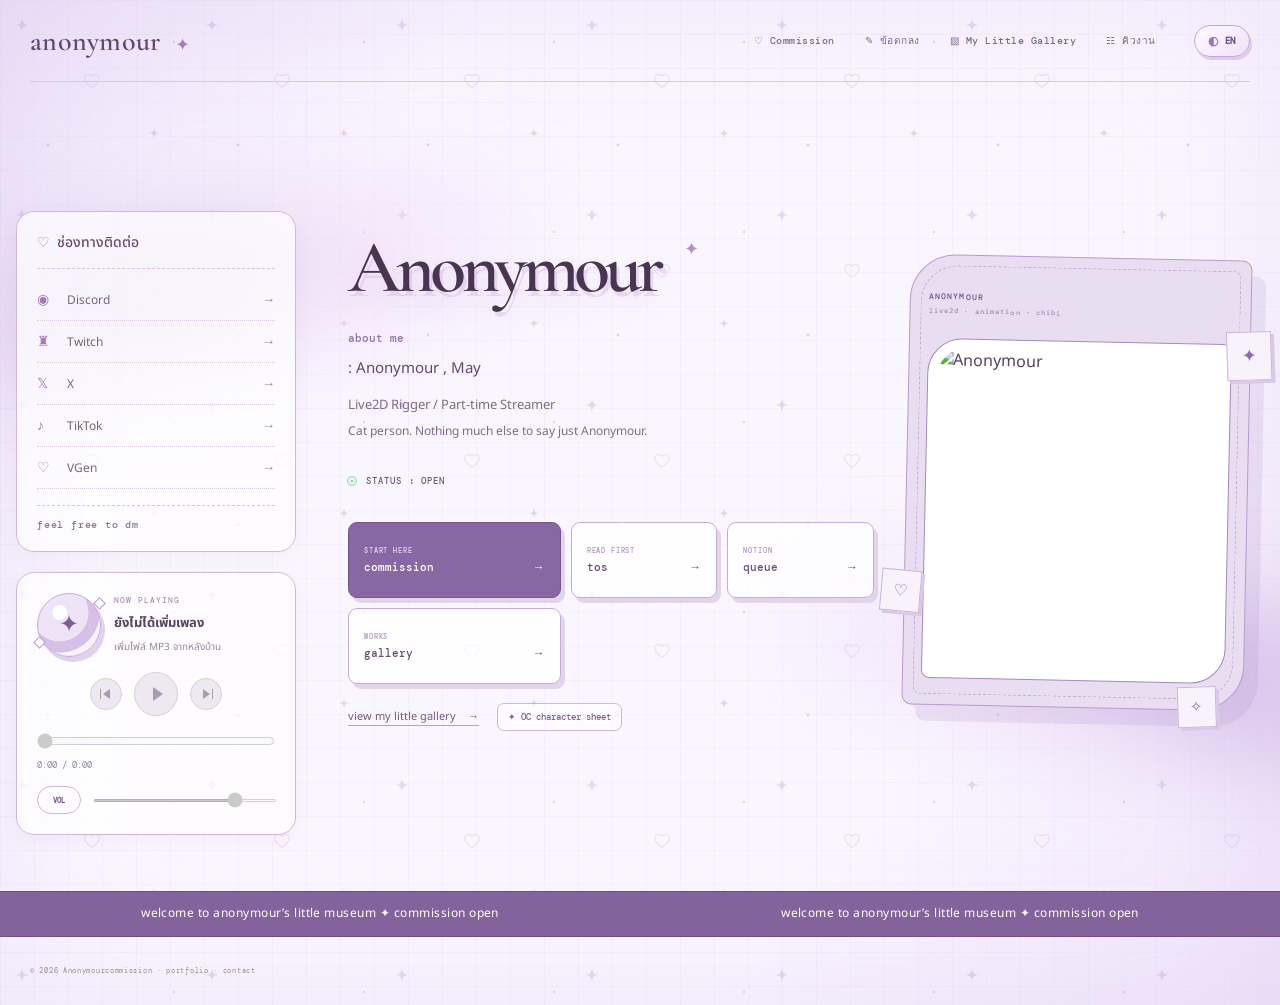
==== index.html @ 46a4472c "Refine mobile home and commission layout" ====
<!doctype html>
<html lang="th">
  <head>
    <meta charset="UTF-8" />
    <meta name="viewport" content="width=device-width, initial-scale=1" />
    <meta name="theme-color" content="#faf6ff" />
    <meta name="description" content="Anonymour — Live2D rigging, emotes, animation and chibi commission." />
    <title>Anonymour</title>
    <link rel="preconnect" href="https://fonts.googleapis.com" />
    <link rel="preconnect" href="https://fonts.gstatic.com" crossorigin />
    <link href="https://fonts.googleapis.com/css2?family=Cormorant+Garamond:wght@500;600&family=Noto+Sans+Thai:wght@300;400;500;600&display=swap" rel="stylesheet" />
    <link rel="stylesheet" href="./styles.css?v=20261011a" />
    <script src="./firebase-config.js?v=20261010i"></script>
    <script type="module" src="./app.js?v=20261011a"></script>
  </head>
  <body class="home-page airy-home">
    <div class="sparkle-layer" aria-hidden="true"></div>
    <header class="airy-header">
      <a class="airy-brand" href="./index.html">anonymour <span>✦</span></a>
      <button class="airy-menu-toggle" type="button" aria-expanded="false">menu</button>
      <nav class="airy-nav" aria-label="เมนูหลัก">
        <a href="./commission.html">commission</a><a href="./tos.html">tos</a><a href="./gallery.html">my little gallery</a><a href="./queue.html">queue</a>
      </nav>
    </header>
    <main class="airy-main airy-with-sidebar">
      <section class="airy-hero">
        <div class="airy-copy">
          <h1>Anonymour</h1>
          <section class="airy-about" aria-labelledby="about-heading">
            <h2 id="about-heading">about me</h2>
            <p class="about-name">: Anonymour , May</p>
            <p class="airy-role">Live2D Rigger / Part-time Streamer</p>
            <p class="about-note">Cat person. Nothing much else to say just Anonymour.</p>
          </section>
          <span class="airy-status"><i></i><span data-content="status">STATUS : OPEN</span></span>
          <div class="airy-core-links">
            <a class="core-commission" href="./commission.html"><small>START HERE</small><strong>commission</strong><span class="text-arrow">→</span></a>
            <a href="./tos.html"><small>READ FIRST</small><strong>tos</strong><span class="text-arrow">→</span></a>
            <a href="./queue.html"><small>NOTION</small><strong>queue</strong><span class="text-arrow">→</span></a>
            <a href="./gallery.html"><small>WORKS</small><strong>gallery</strong><span class="text-arrow">→</span></a>
          </div>
          <div class="airy-inline-actions"><a class="airy-text-link" href="./gallery.html">view my little gallery <span class="text-arrow">→</span></a><button class="airy-sheet-link" id="character-sheet-open" type="button">✦ OC character sheet</button></div>
        </div>
        <div class="airy-portrait">
          <p class="portrait-note">ANONYMOUR<br /><span>live2d · animation · chibi</span></p>
          <div class="portrait-frame"><img src="https://anonymour.carrd.co/assets/images/image01.jpg?v=f1c65cb3" alt="Anonymour" /></div>
          <span class="portrait-spark spark-a">✦</span><span class="portrait-spark spark-b">♡</span><span class="portrait-spark spark-c">✧</span>
        </div>
      </section>
      <aside class="airy-tools home-connect-row" aria-label="ช่องทางติดต่อและเพลง">
        <section class="home-contact-card" aria-labelledby="contact-heading">
          <h2 class="home-card-title" id="contact-heading"><span aria-hidden="true">♡</span>ช่องทางติดต่อ</h2>
          <nav class="contact-list" id="home-socials" aria-label="ช่องทางติดต่อ"></nav>
          <p class="contact-card-note">feel free to dm</p>
        </section>
        <section class="custom-player" data-player-state="empty" aria-label="เครื่องเล่นเพลง">
          <audio id="music-audio" preload="metadata"></audio><div class="player-cover" aria-hidden="true"><span>✦</span></div>
          <div class="player-info"><small>NOW PLAYING</small><strong id="music-title">ยังไม่ได้เพิ่มเพลง</strong><span id="music-artist">เพิ่มไฟล์ MP3 จากหลังบ้าน</span></div>
          <div class="player-controls"><button class="player-skip is-previous" id="music-previous" type="button" aria-label="เพลงก่อนหน้า" disabled><span></span></button><button class="player-toggle" id="music-toggle" type="button" aria-label="เล่นเพลง" disabled><span class="play-shape"></span><span class="pause-shape"></span></button><button class="player-skip is-next" id="music-next" type="button" aria-label="เพลงถัดไป" disabled><span></span></button></div><div class="player-track"><input id="music-progress" type="range" min="0" max="100" value="0" aria-label="ตำแหน่งเพลง" disabled /><span id="music-time">0:00 / 0:00</span></div><div class="player-volume-control"><button class="player-volume" id="music-mute" type="button" aria-label="ปิดเสียง" disabled>VOL</button><input id="music-volume" type="range" min="0" max="1" step="0.01" value="0.8" aria-label="ระดับเสียง" disabled /></div>
        </section>
      </aside>
    </main>
    <div class="airy-ticker"><div class="airy-ticker-track">
      <span>welcome to anonymour’s little museum ✦ <span data-welcome-status>commission open</span></span>
      <span aria-hidden="true">welcome to anonymour’s little museum ✦ <span data-welcome-status>commission open</span></span>
      <span aria-hidden="true">welcome to anonymour’s little museum ✦ <span data-welcome-status>commission open</span></span>
    </div></div>
    <footer class="airy-footer"><span>© <span id="year"></span> Anonymour</span><span>commission · portfolio · contact</span></footer>
    <dialog id="character-dialog" class="modal character-dialog"><button class="modal-close" aria-label="ปิด">×</button><p class="modal-kicker">OC PROFILE</p><h2 id="character-sheet-title">OC Character Sheet</h2><div class="character-sheet-frame"><img id="character-sheet-image" alt="OC Character Sheet" /></div></dialog>
  </body>
</html>
---- styles.css ----
@import url('https://fonts.googleapis.com/css2?family=DM+Mono:wght@400;500&display=swap');

:root {
  --ink: #67495a;
  --ink-soft: #967888;
  --pink: #ee9fbe;
  --pink-dark: #d8779e;
  --pink-light: #ffddea;
  --pink-pale: #fff0f5;
  --lilac: #b59cd8;
  --lilac-bright: #d8c7ef;
  --lavender: #c7b3e2;
  --cream: #fff9f5;
  --paper: #fffdfd;
  --muted: #a88c9a;
  --line: #e8b8ca;
  --serif: 'Noto Sans Thai', sans-serif;
  --thai: 'Noto Sans Thai', sans-serif;
  --mono: 'DM Mono', monospace;
  --page: min(1080px, calc(100% - 48px));
  --shadow: 0 10px 0 rgba(212, 145, 171, .08), 0 18px 45px rgba(198, 132, 160, .12);
}

* { box-sizing: border-box; }
html { scroll-behavior: smooth; scroll-padding-top: 84px; }
body {
  margin: 0;
  color: var(--ink);
  font-family: var(--thai);
  font-weight: 400;
  overflow-x: hidden;
  background-color: #fff9fb;
  background-image:
    linear-gradient(rgba(239, 168, 194, .10) 1px, transparent 1px),
    linear-gradient(90deg, rgba(239, 168, 194, .10) 1px, transparent 1px),
    radial-gradient(circle at 12% 5%, #ffdcea 0, transparent 28%),
    radial-gradient(circle at 88% 30%, #eee4ff 0, transparent 27%);
  background-size: 24px 24px, 24px 24px, auto, auto;
}
a { color: inherit; text-decoration: none; }
button { font: inherit; }

.sparkle-layer { position: fixed; inset: 0; z-index: 60; pointer-events: none; }
.sparkle { position: absolute; color: #ef91b8; font-size: 15px; filter: drop-shadow(0 2px 4px #fff); animation: sparkle .7s ease-out forwards; }
@keyframes sparkle { 0% { opacity: 0; transform: scale(.2) rotate(0); } 30% { opacity: 1; } 100% { opacity: 0; transform: scale(1.2) rotate(80deg) translateY(-18px); } }
.page-decoration { position: fixed; z-index: -1; color: #eeb1ca; opacity: .55; font-size: 30px; pointer-events: none; }
.deco-heart-one { left: 5vw; top: 28vh; transform: rotate(-18deg); }
.deco-heart-two { right: 5vw; top: 68vh; }

.site-header {
  position: sticky;
  top: 0;
  z-index: 40;
  height: 72px;
  padding: 0 max(24px, calc((100% - 1080px) / 2));
  display: flex;
  align-items: center;
  justify-content: space-between;
  background: rgba(255, 252, 253, .91);
  border-bottom: 2px solid #f0bfd1;
  box-shadow: 0 4px 18px rgba(218, 147, 175, .10);
  backdrop-filter: blur(12px);
}
.site-name { font: 600 21px var(--serif); color: var(--pink-dark); letter-spacing: .02em; }
.site-name span { margin-left: 7px; color: var(--lilac); font-size: 16px; }
.main-nav { display: flex; align-items: center; gap: 7px; }
.main-nav a {
  padding: 8px 12px;
  border: 1px solid transparent;
  border-radius: 999px;
  color: #75586a;
  font: 500 10px var(--mono);
  transition: .2s ease;
}
.main-nav a:hover { color: #c45e89; background: #fff0f5; border-color: #f0bbcf; transform: translateY(-2px); }
.menu-toggle { display: none; background: #fff0f5; border: 1px solid var(--line); border-radius: 9px; padding: 7px 8px; }
.menu-toggle span { display: block; width: 21px; height: 2px; background: var(--pink-dark); margin: 4px; }

.site-shell { width: var(--page); margin: 42px auto 0; }
.browser-window { background: rgba(255, 253, 253, .95); border: 2px solid var(--line); border-radius: 17px; overflow: hidden; box-shadow: var(--shadow); }
.window-bar {
  min-height: 38px;
  padding: 8px 14px;
  display: grid;
  grid-template-columns: 90px 1fr 90px;
  align-items: center;
  text-align: center;
  color: #805f70;
  background: linear-gradient(180deg, #ffe7f0, #ffd5e4);
  border-bottom: 2px solid var(--line);
  font: 500 9px var(--mono);
  letter-spacing: .04em;
}
.window-bar > :last-child { justify-self: end; color: var(--pink-dark); }
.window-dots { display: flex; gap: 7px; }
.window-dots i { width: 10px; height: 10px; border-radius: 50%; border: 1px solid #d89ab2; background: #fff9fc; }
.window-dots i:nth-child(2) { background: #f4bed2; }
.window-dots i:nth-child(3) { background: #d9c8ef; }

.hero { scroll-margin-top: 92px; }
.hero-grid { display: grid; grid-template-columns: 285px 1fr; min-height: 470px; }
.profile-card {
  position: relative;
  padding: 36px 28px 25px;
  text-align: center;
  background-color: #fff3f7;
  background-image: radial-gradient(#eab7cb 1px, transparent 1px);
  background-size: 12px 12px;
  border-right: 2px dashed var(--line);
}
.profile-ribbon {
  position: absolute;
  left: -7px;
  top: 20px;
  padding: 7px 20px 7px 14px;
  color: #fff;
  background: var(--pink-dark);
  box-shadow: 3px 3px 0 #f3c7d7;
  font: 500 8px var(--mono);
  letter-spacing: .15em;
}
.profile-ribbon:after { content: ''; position: absolute; right: -12px; top: 0; border-top: 14px solid var(--pink-dark); border-bottom: 14px solid var(--pink-dark); border-right: 12px solid transparent; }
.profile-avatar {
  width: 140px;
  height: 140px;
  margin: 12px auto 18px;
  display: grid;
  place-items: center;
  border: 3px solid #fff;
  outline: 2px dashed var(--pink);
  border-radius: 50%;
  background: radial-gradient(circle at 45% 35%, #fff 0 9%, #ffe5ef 42%, #decdf0 100%);
  box-shadow: 0 8px 25px rgba(215, 121, 157, .18);
}
.profile-avatar span { font: 600 25px var(--serif); color: #a26d84; transform: rotate(-3deg); }
.profile-card h1 { margin: 0; font: 600 26px var(--serif); color: #684959; }
.profile-name { margin: 1px 0 12px; color: var(--pink-dark); font-size: 11px; }
.profile-card > p:not(.profile-name) { color: #896e7b; font-size: 11px; line-height: 1.8; }
.status-pill { display: inline-flex; align-items: center; gap: 7px; padding: 7px 12px; border: 1px solid #efb5ca; border-radius: 999px; background: #fff; color: #bc547e; font: 500 9px var(--mono); }
.status-pill i { width: 7px; height: 7px; border-radius: 50%; background: #8bd0a0; box-shadow: 0 0 0 4px #dff4e5; }
.mini-hearts { margin-top: 19px; color: #dea1bc; letter-spacing: 6px; }

.hero-content { position: relative; padding: 62px 64px 45px; background: linear-gradient(135deg, #fffdfd, #fff8fb); }
.hero-content:before { content: '୨୧'; position: absolute; right: 42px; top: 31px; color: #edb0c7; font-size: 42px; opacity: .55; transform: rotate(8deg); }
.tiny-label, .section-title small, .modal-kicker { color: #bd7896; font: 500 8px var(--mono); letter-spacing: .16em; }
.hero-content h2 { margin: 10px 0 18px; color: #654556; font: 600 clamp(40px, 6vw, 67px)/1 var(--serif); letter-spacing: -.04em; }
.hero-content h2 span { color: var(--pink-dark); }
.hero-intro { max-width: 600px; margin: 0 0 22px; color: #836675; font-size: 13px; line-height: 1.9; }
.service-tags { display: flex; flex-wrap: wrap; gap: 8px; }
.service-tags span { padding: 7px 11px; color: #795b6b; background: #fff; border: 1px solid #edbfd0; border-radius: 8px; box-shadow: 2px 2px 0 #f8d8e4; font-size: 10px; }
.service-tags span:before { content: '♡'; margin-right: 6px; color: var(--pink-dark); }
.hero-actions { display: flex; flex-wrap: wrap; gap: 10px; margin-top: 27px; }
.button { display: inline-flex; align-items: center; justify-content: center; gap: 12px; min-height: 42px; padding: 10px 17px; border-radius: 10px; border: 1px solid transparent; cursor: pointer; font: 500 10px var(--thai); transition: transform .2s, box-shadow .2s, background .2s; }
.button:hover { transform: translateY(-2px); box-shadow: 0 6px 14px rgba(212, 119, 154, .16); }
.button-primary, .button-light { color: #fff; border-color: #d36f98; background: linear-gradient(180deg, #ef9fbe, #dc7ea2); box-shadow: inset 0 1px #ffd9e7, 3px 3px 0 #f4c8d8; }
.button-white { color: #8d6276; background: #fff; border-color: #e6afc5; box-shadow: 3px 3px 0 #f6dbe5; }
.button-dark { color: #765568; background: #f9e8ef; border-color: #e4b2c5; }
.hero-note { margin-top: 26px; padding: 11px 14px; color: #9d7f8d; background: #fff1f6; border: 1px dashed #e8b0c5; border-radius: 8px; font-size: 10px; }
.hero-note span { margin-right: 8px; color: #c65f89; font-weight: 600; }

.lace-divider { height: 65px; display: flex; align-items: center; justify-content: space-around; color: #d88eaa; border-bottom: 2px dashed #edbfd1; position: relative; }
.lace-divider:after { content: '◠ ◠ ◠ ◠ ◠ ◠ ◠ ◠ ◠ ◠ ◠ ◠ ◠ ◠ ◠'; position: absolute; left: 0; right: 0; bottom: -10px; color: #f3c7d7; letter-spacing: 12px; white-space: nowrap; overflow: hidden; }

.content-section { padding: 78px 0 18px; scroll-margin-top: 70px; }
.section-title { display: flex; align-items: center; gap: 15px; margin-bottom: 27px; padding-bottom: 15px; border-bottom: 2px dashed #edbfd1; }
.section-title .title-icon { width: 42px; height: 42px; display: grid; place-items: center; color: #fff; background: var(--pink); border: 3px solid #fff; outline: 1px solid var(--line); border-radius: 50%; box-shadow: 3px 3px 0 #efd1dc; }
.section-title h2 { margin: 2px 0 0; color: #6f4e5f; font: 600 clamp(25px, 4vw, 36px) var(--serif); }
.title-bow { margin-left: auto; color: var(--pink-dark); font-size: 30px; }

.commission-grid { display: grid; grid-template-columns: repeat(2, 1fr); gap: 18px; }
.commission-card { position: relative; min-height: 235px; padding: 58px 25px 24px; overflow: hidden; border: 2px solid var(--line); border-radius: 16px; background: linear-gradient(145deg, #fff, #fff5f8); box-shadow: var(--shadow); transition: .25s ease; }
.commission-card:hover { transform: translateY(-5px) rotate(-.25deg); border-color: #dd8dad; }
.commission-card:before { content: '♡  commission item'; position: absolute; inset: 0 0 auto; height: 34px; padding: 8px 15px; color: #966e80; background: linear-gradient(#ffe7ef, #ffd9e7); border-bottom: 2px solid var(--line); font: 500 8px var(--mono); letter-spacing: .09em; }
.commission-card:after { content: attr(data-symbol); position: absolute; right: 22px; bottom: 4px; color: #f2bfd2; font: 78px var(--serif); opacity: .45; }
.small-index { position: relative; z-index: 1; color: #c3698e; font: 500 8px var(--mono); letter-spacing: .1em; }
.commission-card h3 { position: relative; z-index: 1; margin: 16px 0 6px; color: #6f4b5e; font: 600 25px var(--serif); }
.commission-card p { position: relative; z-index: 1; min-height: 38px; margin: 0; color: #947785; font-size: 10px; line-height: 1.8; }
.commission-image { position: relative; z-index: 1; display: block; width: 100%; aspect-ratio: 16 / 10; margin: 10px 0 16px; object-fit: cover; border: 1px solid var(--line); border-radius: 12px; background: #f1e8f8; }
.commission-card.has-preview h3 { margin-top: 6px; }
.commission-bottom { position: relative; z-index: 1; display: flex; align-items: flex-end; justify-content: space-between; gap: 16px; margin-top: 24px; }
.price { color: #c45e88; font: 600 28px var(--serif); }
.price small { color: #a98a98; font: 8px var(--mono); }
.commission-bottom a { padding: 7px 10px; color: #8b6174; background: #fff; border: 1px dashed #dfa3bb; border-radius: 7px; font-size: 9px; }

.addons-card { margin-top: 20px; }
.addons-inner { display: grid; grid-template-columns: .8fr 1.2fr; gap: 38px; padding: 30px; }
.addons-inner h2 { margin: 0 0 5px; color: #704d60; font: 600 31px var(--serif); }
.addons-inner p { margin: 0 0 18px; color: #9a7b8b; font-size: 10px; }
.addons-preview { display: grid; grid-template-columns: repeat(2, minmax(0, 1fr)); gap: 0 20px; padding: 7px 17px; background: #fff8fb; border: 1px dashed #e7abc1; border-radius: 12px; }
.addon-preview-row { display: flex; justify-content: space-between; gap: 12px; padding: 10px 0; border-bottom: 1px dotted #e9bfd0; font-size: 10px; }
.addon-preview-row:last-child { border-bottom: 0; }
.addon-preview-row:nth-last-child(-n+2) { border-bottom: 0; }
.addon-preview-row b { color: #c05f87; font: 500 9px var(--mono); }

.queue-card { display: flex; align-items: center; justify-content: space-between; gap: 30px; padding: 28px 31px; border: 2px solid var(--line); border-radius: 16px; background: linear-gradient(105deg, #fff, #fff0f6); box-shadow: var(--shadow); }
.queue-status { display: flex; align-items: flex-start; gap: 15px; }
.queue-pulse { width: 12px; height: 12px; margin-top: 7px; flex: 0 0 auto; border-radius: 50%; background: #77c78f; box-shadow: 0 0 0 6px #dcf4e3; }
.queue-status h3 { margin: 0 0 5px; color: #705062; font: 600 21px var(--serif); }
.queue-status p { margin: 0; color: #947886; font-size: 10px; }
.queue-side { display: flex; align-items: center; gap: 12px; }
.queue-count { padding: 9px 12px; color: #b6537c; background: #fff; border: 1px solid #e7adc3; border-radius: 999px; white-space: nowrap; font: 500 8px var(--mono); }

.gallery-filters { display: flex; flex-wrap: wrap; gap: 8px; margin-bottom: 18px; }
.filter { padding: 8px 14px; color: #977588; background: #fff; border: 1px solid #e8b4c8; border-radius: 999px; cursor: pointer; font-size: 9px; }
.filter:hover, .filter.active { color: #fff; background: var(--pink-dark); border-color: var(--pink-dark); box-shadow: 2px 2px 0 #f4c8d8; }
.filter span { font-size: 7px; vertical-align: super; }
.gallery-grid { display: grid; grid-template-columns: repeat(3, 1fr); gap: 15px; }
.work-card { overflow: hidden; cursor: pointer; background: #fff; border: 2px solid var(--line); border-radius: 15px; box-shadow: 0 7px 0 #f7dbe5; transition: .24s ease; }
.work-card:hover { transform: translateY(-5px) rotate(.3deg); box-shadow: 0 12px 0 #f3cbd9; }
.work-art { height: 205px; position: relative; overflow: hidden; display: grid; place-items: center; background: radial-gradient(circle at center, var(--art-mid), var(--art-deep)); }
.work-art:before { content: ''; position: absolute; inset: 9px; z-index: 1; pointer-events: none; border: 2px dotted rgba(255, 255, 255, .72); border-radius: 9px; }
.work-art:after { content: attr(data-icon); color: #fff; font-size: 65px; filter: drop-shadow(0 4px 7px #7d526a55); }
.work-image { position: absolute; inset: 0; width: 100%; height: 100%; object-fit: cover; }
.work-art.has-media:after { display: none; }
.work-art .art-small { position: absolute; z-index: 2; color: #fff; padding: 4px 7px; background: rgba(111, 67, 87, .42); border-radius: 5px; font: 6px var(--mono); letter-spacing: .08em; }
.work-art .art-small.top { left: 18px; top: 18px; }
.work-art .art-small.bottom { right: 18px; bottom: 17px; }
.video-badge { position: absolute; z-index: 3; right: 18px; top: 18px; padding: 5px 7px; color: #895d72; background: rgba(255, 247, 250, .93); border: 1px solid #efbdd0; border-radius: 6px; font: 7px var(--mono); }
.work-copy { min-height: 69px; padding: 13px 15px; display: flex; align-items: center; justify-content: space-between; gap: 10px; background: linear-gradient(180deg, #fff, #fff6f9); }
.work-copy h3 { margin: 0; color: #6d4d5d; font: 600 14px var(--serif); }
.work-copy span { color: #bd7593; text-align: right; font: 7px var(--mono); }

.tos-notice { margin: -8px 0 18px; padding: 16px 18px; color: #765f82; background: #fff0f6; border: 1px dashed #e6abc2; border-radius: 12px; font-size: 11px; line-height: 1.75; }
.tos-notice strong { display: block; margin-bottom: 4px; color: #624c70; font: 600 9px var(--mono); letter-spacing: .11em; }
.tos-notice p { margin: 0; }
.tos-list { background: #fff; }
.tos-item { border-bottom: 1px dashed #eab7ca; }
.tos-item:last-child { border-bottom: 0; }
.tos-trigger { width: 100%; padding: 17px 20px; display: grid; grid-template-columns: 36px 1fr auto; gap: 12px; align-items: center; color: var(--ink); background: transparent; border: 0; text-align: left; cursor: pointer; }
.tos-trigger:hover { background: #fff4f8; }
.tos-number { width: 34px; height: 34px; display: grid; place-items: center; color: #c25f88; background: #ffe3ed; border-radius: 50%; font: 500 14px var(--mono); }
.tos-title { font: 600 14px var(--serif); }
.tos-icon { color: var(--pink-dark); font-size: 18px; transition: transform .2s; }
.tos-item.open .tos-icon { transform: rotate(45deg); }
.tos-body { display: grid; grid-template-rows: 0fr; transition: grid-template-rows .3s ease; }
.tos-item.open .tos-body { grid-template-rows: 1fr; }
.tos-body-inner { overflow: hidden; }
.tos-body p { max-width: 920px; margin: 0; padding: 0 72px 22px; color: #806d89; font-size: 11px; line-height: 1.9; white-space: pre-line; }

.contact { padding-bottom: 90px; }
.contact-grid { display: grid; grid-template-columns: 1fr 1fr; gap: 15px; }
.contact-box { min-height: 92px; padding: 20px; display: flex; align-items: center; gap: 15px; background: #fff; border: 2px solid var(--line); border-radius: 14px; box-shadow: 5px 5px 0 #f6d9e4; }
.contact-vgen { transition: .2s; }
.contact-vgen:hover { transform: translateY(-3px); background: #fff5f9; }
.contact-icon { width: 48px; height: 48px; display: grid; place-items: center; flex: 0 0 auto; color: #fff; background: var(--pink); border-radius: 50%; font-size: 20px; }
.contact-box small { display: block; margin-bottom: 4px; color: #bb7895; font: 8px var(--mono); }
.contact-box strong { color: #6e4f60; font-size: 12px; }
.social-links { margin-top: 17px; padding: 17px; display: flex; flex-wrap: wrap; justify-content: center; gap: 8px; background: rgba(255,255,255,.72); border: 1px dashed #e6adc3; border-radius: 12px; }
.social-links a { padding: 7px 11px; color: #8f6b7e; background: #fff; border: 1px solid #edc2d2; border-radius: 999px; font: 8px var(--mono); }
.social-links a:hover { color: #fff; background: var(--pink-dark); }

.site-footer { min-height: 74px; padding: 20px max(24px, calc((100% - 1080px) / 2)); display: flex; align-items: center; justify-content: space-between; gap: 20px; color: #946f82; background: #ffe8f0; border-top: 2px solid #ebb4c9; font-size: 10px; }
.site-footer > span:first-child { color: #bf6188; font: 600 15px var(--serif); }

.modal { position: fixed; width: min(1120px, calc(100% - 32px)); max-width: calc(100% - 32px); max-height: 94vh; max-height: 94dvh; overflow: auto; overscroll-behavior: contain; padding: 38px; color: var(--ink); background: #fffdfd; border: 2px solid var(--line); border-radius: 18px; box-shadow: 0 22px 80px rgba(120, 70, 92, .30); }
.modal::backdrop { background: rgba(110, 74, 92, .35); backdrop-filter: blur(5px); }
.modal:before { content: ''; position: absolute; inset: 8px; pointer-events: none; border: 1px dashed #efbfd1; border-radius: 11px; }
.modal-close { position: sticky; float: right; z-index: 4; top: 0; margin: 0 0 -44px 12px; width: 44px; height: 44px; color: #ad627f; background: #fff0f5; border: 1px solid #e4adc2; border-radius: 50%; cursor: pointer; font-size: 24px; }
.modal h2 { position: relative; margin: 5px 0 0; color: #704d60; font: 600 31px var(--serif); }
.modal-intro, .modal-note { position: relative; color: #9b7c8b; font-size: 13px; }
#addons-dialog { width: min(960px, calc(100% - 32px)); }
#addons-dialog .price-table-head, #addons-dialog .price-row { font-size: 14px; padding: 14px 18px; }
#addons-dialog .price-row b { font-size: 13px; }
.price-list { position: relative; margin-top: 19px; overflow: hidden; border: 1px solid #cdb6df; border-radius: 10px; }
.price-table-head,
.price-row { display: grid; grid-template-columns: minmax(0, 1fr) minmax(145px, .5fr); gap: 18px; padding: 11px 14px; }
.price-table-head { color: #624d70; background: #eee3f8; border-bottom: 1px solid #cdb6df; font: 600 9px var(--thai); }
.price-table-head span:last-child { text-align: right; }
.price-row { border-bottom: 1px dotted #d6c2e4; font-size: 10px; }
.price-row:last-child { border-bottom: 0; }
.price-row b { color: #be5d86; white-space: nowrap; font: 500 9px var(--mono); }
.price-row b { text-align: right; }
.work-modal { padding: 0; }
.work-modal .modal-close { top: 12px; margin: 12px 12px -56px 0; }
.work-modal:before { display: none; }
.work-detail-art { height: auto; aspect-ratio: 16 / 9; max-height: 72dvh; position: relative; display: grid; place-items: center; color: #fff; background: radial-gradient(circle, var(--art-mid), var(--art-deep)); font-size: 80px; }
.work-detail-art .work-image { width: 100%; height: 100%; min-height: 0; object-fit: contain; }
.work-detail-copy { padding: 25px 30px 30px; }
.work-detail-copy h2 { margin: 7px 0; font: 600 26px var(--serif); }
.work-detail-copy p { color: #907382; font-size: 14px; line-height: 1.8; }
.work-detail-copy .small-index { color: #c36189; }
.work-video { position: absolute; inset: 0; width: 100%; height: 100%; border: 0; }
.work-video[controls] { object-fit: contain; background: #3e2d36; }
.text-link { color: #c05c85; font-size: 10px; }
.toast { position: fixed; left: 50%; bottom: 24px; z-index: 80; padding: 11px 16px; color: #fff; background: #c8678f; border-radius: 999px; opacity: 0; transform: translate(-50%, 20px); transition: .2s; pointer-events: none; }
.toast.show { opacity: 1; transform: translate(-50%, 0); }

/* Kept for the separate admin page. */
.wordmark { display: inline-flex; align-items: center; gap: 10px; color: #f8eefa; font-weight: 600; }
.brand-mark { width: 37px; height: 37px; display: grid; place-items: center; border: 1px solid var(--lavender); border-radius: 50%; }
.wordmark small { display: block; color: #bcaec3; font: 7px var(--mono); }

.reveal { opacity: 0; transform: translateY(15px); transition: opacity .55s ease, transform .55s ease; }
.reveal.is-visible { opacity: 1; transform: translateY(0); }

@media (max-width: 820px) {
  :root { --page: min(100% - 28px, 650px); }
  .site-header { height: 64px; padding: 0 16px; }
  .menu-toggle { display: block; z-index: 2; }
  .main-nav { display: none; position: absolute; left: 12px; right: 12px; top: 61px; padding: 14px; flex-direction: column; align-items: stretch; background: #fffafd; border: 2px solid var(--line); border-radius: 14px; box-shadow: var(--shadow); }
  .main-nav.open { display: flex; }
  .main-nav a { text-align: center; border-color: #f0cfdb; }
  .site-shell { margin-top: 24px; }
  .hero-grid { grid-template-columns: 1fr; }
  .profile-card { border-right: 0; border-bottom: 2px dashed var(--line); }
  .profile-avatar { width: 120px; height: 120px; }
  .hero-content { padding: 45px 32px 38px; }
  .commission-grid { grid-template-columns: 1fr; }
  .addons-inner { grid-template-columns: 1fr; gap: 20px; }
  .addons-preview { grid-template-columns: 1fr; }
  .addon-preview-row:nth-last-child(2) { border-bottom: 1px dotted #e9bfd0; }
  .gallery-grid { grid-template-columns: repeat(2, 1fr); }
  .queue-card { align-items: flex-start; flex-direction: column; }
  .queue-side { flex-wrap: wrap; }
  .contact-grid { grid-template-columns: 1fr; }
}

@media (max-width: 520px) {
  :root { --page: calc(100% - 20px); }
  .window-bar { grid-template-columns: 65px 1fr 65px; font-size: 7px; }
  .hero-content { padding: 38px 20px 28px; }
  .hero-content h2 { font-size: 42px; }
  .hero-intro { font-size: 11px; }
  .service-tags span { font-size: 9px; }
  .content-section { padding-top: 60px; }
  .section-title { gap: 10px; }
  .section-title .title-icon { width: 36px; height: 36px; }
  .section-title h2 { font-size: 23px; }
  .title-bow { font-size: 22px; }
  .gallery-grid { grid-template-columns: 1fr; }
  .work-art { height: 230px; }
  .tos-trigger { padding: 15px 12px; grid-template-columns: 31px 1fr auto; gap: 8px; }
  .tos-title { font-size: 12px; }
  .tos-body p { padding: 0 44px 17px; }
  .contact-box { padding: 15px; }
  .contact-box strong { font-size: 10px; overflow-wrap: anywhere; }
  .site-footer { padding: 18px 14px; flex-wrap: wrap; justify-content: center; }
  .modal { padding: 31px 22px; }
  .work-modal { padding: 0; }
  .work-detail-art { height: auto; }
  #addons-dialog .price-table-head, #addons-dialog .price-row { grid-template-columns: minmax(0, 1fr) minmax(110px, .6fr); gap: 10px; padding: 12px 10px; font-size: 12px; }
  #addons-dialog .price-row b { font-size: 11px; }
}

@media (prefers-reduced-motion: reduce) {
  *, *:before, *:after { scroll-behavior: auto !important; animation-duration: .01ms !important; animation-iteration-count: 1 !important; transition-duration: .01ms !important; }
  .reveal { opacity: 1; transform: none; }
}

/* Purple commission theme + sparkle cursor */
:root {
  --ink: #584567;
  --ink-soft: #887692;
  --pink: #b698dc;
  --pink-dark: #9270c1;
  --pink-light: #eadfff;
  --pink-pale: #f8f3ff;
  --lilac: #a684d1;
  --lilac-bright: #ddcdf4;
  --lavender: #c6afe4;
  --cream: #fcf9ff;
  --paper: #fffefe;
  --muted: #9687a0;
  --line: #cfb9e7;
  --shadow: 0 10px 0 rgba(151, 116, 194, .08), 0 18px 45px rgba(137, 101, 180, .13);
}

body {
  background-color: #fbf8ff;
  background-image:
    linear-gradient(rgba(168, 137, 207, .11) 1px, transparent 1px),
    linear-gradient(90deg, rgba(168, 137, 207, .11) 1px, transparent 1px),
    radial-gradient(circle at 12% 5%, #eadcff 0, transparent 28%),
    radial-gradient(circle at 88% 30%, #f2eaff 0, transparent 27%);
  cursor: url("data:image/svg+xml,%3Csvg xmlns='http://www.w3.org/2000/svg' width='28' height='28' viewBox='0 0 28 28'%3E%3Cpath d='M14 1.5c.8 7.8 3.1 10.1 10.9 10.9-7.8.8-10.1 3.1-10.9 10.9-.8-7.8-3.1-10.1-10.9-10.9C10.9 11.6 13.2 9.3 14 1.5Z' fill='%23a67bd4' stroke='%23fff' stroke-width='1.5'/%3E%3Ccircle cx='23' cy='5' r='2' fill='%23d9c2f2'/%3E%3C/svg%3E") 14 14, auto;
}
a, button, [role="button"] {
  cursor: url("data:image/svg+xml,%3Csvg xmlns='http://www.w3.org/2000/svg' width='30' height='30' viewBox='0 0 30 30'%3E%3Cpath d='M15 1.5c.8 8.2 3.3 10.7 11.5 11.5-8.2.8-10.7 3.3-11.5 11.5C14.2 16.3 11.7 13.8 3.5 13 11.7 12.2 14.2 9.7 15 1.5Z' fill='%238d63bd' stroke='%23fff' stroke-width='1.5'/%3E%3Ccircle cx='24' cy='6' r='2.4' fill='%23cdb2ea'/%3E%3C/svg%3E") 15 15, pointer;
}
.sparkle { color: #9e72cf; filter: drop-shadow(0 2px 5px #d5bcf3); text-shadow: 0 0 8px #fff; }
.page-decoration { color: #af8bd6; }
.site-header { background: rgba(253, 250, 255, .92); border-color: #d7c3ec; box-shadow: 0 4px 18px rgba(142, 103, 184, .11); }
.main-nav a:hover { color: #815aae; background: #f5eeff; border-color: #cfb4e7; }
.menu-toggle { background: #f5eeff; }
.window-bar { color: #69537b; background: linear-gradient(180deg, #f1e7ff, #e5d5f7); }
.window-dots i { border-color: #b897d7; background: #fdfaff; }
.window-dots i:nth-child(2) { background: #c9afe5; }
.window-dots i:nth-child(3) { background: #ad8bd2; }
.profile-card { background-color: #f6f0ff; background-image: radial-gradient(#ccb3e5 1px, transparent 1px); }
.profile-avatar { background: radial-gradient(circle at 45% 35%, #fff 0 9%, #eee3fb 42%, #cdb6e7 100%); box-shadow: 0 8px 25px rgba(138, 97, 179, .19); }
.status-pill { border-color: #cdb1e6; color: #8054ad; }
.mini-hearts, .hero-content:before { color: #a780d0; }
.hero-content { background: linear-gradient(135deg, #fff, #faf6ff); }
.service-tags span { border-color: #d2b9e9; box-shadow: 2px 2px 0 #eee3f8; }
.button-primary, .button-light { border-color: #8660b3; background: linear-gradient(180deg, #b89bdd, #9270c1); box-shadow: inset 0 1px #eadfff, 3px 3px 0 #dac6ed; }
.button-white { border-color: #c6a9e1; box-shadow: 3px 3px 0 #eee2f8; }
.button-dark { color: #665276; background: #eee5f8; border-color: #c8afe0; }
.hero-note, .tos-notice { background: #f6efff; border-color: #cbb1e3; }
.lace-divider { color: #9870c2; border-color: #cfb7e6; }
.lace-divider:after { color: #d9c7ec; }
.section-title { border-color: #cfb7e6; }
.commission-card, .queue-card, .contact-box { background: linear-gradient(145deg, #fff, #f9f5ff); }
.commission-card:before { color: #6f587e; background: linear-gradient(#f0e6fc, #e5d5f7); }
.commission-card:hover { border-color: #9f7bc8; }
.commission-card:after { color: #d5bfea; }
.commission-bottom a, .addons-preview, .tos-list, .social-links { border-color: #c9addf; }
.addons-preview { background: #faf6ff; }
.queue-count { color: #76509e; border-color: #c8abe0; }
.filter { color: #756183; border-color: #cab0e1; }
.filter:hover, .filter.active { background: #9270c1; border-color: #9270c1; box-shadow: 2px 2px 0 #d8c5eb; }
.work-card { border-color: #cbb2e2; box-shadow: 0 7px 0 #eaddf4; }
.work-card:hover { box-shadow: 0 12px 0 #dfcfef; }
.work-copy { background: linear-gradient(180deg, #fff, #faf6ff); }
.video-badge { color: #684c7b; background: rgba(250, 246, 255, .94); border-color: #cab0e1; }
.tos-trigger:hover { background: #f8f2ff; }
.tos-number { color: #7952a2; background: #eee2fa; }
.contact-icon { background: #a886d0; }
.contact-vgen:hover { background: #f8f2ff; }
.social-links a { border-color: #d0b8e5; }
.social-links a:hover { background: #9270c1; }
.site-footer { color: #756183; background: #eee3fa; border-color: #c9afe1; }
.language-switch { display:inline-flex; align-items:center; justify-content:center; min-width:54px; height:32px; margin-left:8px; padding:0 13px; color:#705286; background:linear-gradient(135deg,#fffaff,#eee2fb); border:1px solid #c4a5dc; border-radius:999px; box-shadow:2px 3px 0 #dfcbed; cursor:pointer; font:600 9px var(--mono); letter-spacing:.08em; transition:transform .18s ease,box-shadow .18s ease,background .18s ease,color .18s ease; }
.language-switch:before { content:'◐'; margin-right:6px; color:#9c75ba; font-size:12px; }
.language-switch:hover { color:#fff; background:linear-gradient(135deg,#aa88c8,#8762aa); border-color:#8762aa; box-shadow:2px 5px 0 #d3bce5; transform:translateY(-2px); }
.language-switch:hover:before { color:#fff; }
.language-switch:active { transform:translateY(1px); box-shadow:1px 2px 0 #d3bce5; }
.language-switch:focus-visible { outline:2px solid #9670b6; outline-offset:3px; }
.airy-nav .language-switch { align-self:center; }
@media(max-width:900px){.main-nav .language-switch,.airy-nav .language-switch{align-self:flex-start;margin:9px 0 0}}
.modal { border-color: #c9afe1; }
.modal:before { border-color: #d3bbe7; }
.modal-close { color: #765398; background: #f3ebfb; border-color: #c6aade; }
.toast { background: #8d68b8; }

/* Multi-page layout */
.main-nav a.active { color: #fff; background: #9270c1; border-color: #8660b3; box-shadow: 2px 2px 0 #d9c6ed; }
.inner-page { min-height: 100vh; display: flex; flex-direction: column; }
.inner-page .site-shell { flex: 1; }
.page-shell { margin-top: 0; }
.page-section { min-height: calc(100vh - 146px); padding-top: 64px; padding-bottom: 70px; }
.section-title h1 { margin: 2px 0 0; color: #584567; font: 600 clamp(25px, 4vw, 36px) var(--serif); }
.queue-status h2 { margin: 0 0 5px; color: #705062; font: 600 21px var(--serif); }
.queue-board { margin-top: 24px; overflow: hidden; background: #fff; border: 1px solid #c9afe1; border-radius: 16px; }
.queue-board iframe { display: block; width: 100%; height: 78vh; height: 78dvh; min-height: 460px; border: 0; }
.queue-board iframe[hidden] { display: none; }
.queue-board p, .queue-board noscript { margin: 0; padding: 24px; font-size: 14px; }
.queue-embed-actions { display: flex; flex-wrap: wrap; gap: 12px; padding: 16px 24px; border-top: 1px solid #e5d7ee; }
.queue-embed-actions .button { border: 1px solid #c9afe1; }
.queue-embed-actions [hidden] { display: none; }
@media (max-width: 600px) {
  .queue-board { margin-top: 18px; border-radius: 10px; }
  .queue-board iframe { min-height: 380px; }
}

/* Profile landing page inspired by the original Carrd */
.home-page {
  min-height: 100vh;
  background-color: #f0e8ff;
  background-image: radial-gradient(circle, rgba(166, 116, 216, .48) 1.5px, transparent 1.8px);
  background-size: 28px 28px;
}
.home-page:before,
.home-page:after {
  content: '✦';
  position: fixed;
  color: #c49eea;
  font-size: 20px;
  opacity: .78;
  pointer-events: none;
}
.home-page:before { left: 8vw; top: 18vh; }
.home-page:after { right: 9vw; bottom: 18vh; font-size: 13px; }
.home-shell { min-height: 100vh; padding: 62px 20px 36px; display: grid; place-items: center; align-content: center; }
.home-profile {
  position: relative;
  width: min(820px, 92vw);
  color: #fff7ff;
  background: #89709f;
  border: 2px solid #564163;
  border-radius: 16px;
  box-shadow: 11px 11px 0 rgba(84, 58, 99, .22);
}
.home-window-bar {
  min-height: 47px;
  padding: 9px 14px;
  display: flex;
  align-items: center;
  justify-content: space-between;
  border-bottom: 2px solid #564163;
  font: 500 15px var(--thai);
}
.cat-ear {
  position: absolute;
  z-index: -1;
  top: -90px;
  width: 190px;
  height: 120px;
  background: #89709f;
  clip-path: polygon(50% 0, 100% 100%, 0 100%);
  filter: drop-shadow(0 -2px 0 #564163) drop-shadow(2px 0 0 #564163) drop-shadow(-2px 0 0 #564163);
}
.cat-ear-left { left: 55px; }
.cat-ear-right { right: 55px; }
.home-profile-body { min-height: 700px; padding: 28px 44px 54px; display: flex; flex-direction: column; align-items: center; text-align: center; }
.home-face { margin: 0 0 26px; color: #fff2f3; font: 600 41px/1 var(--serif); letter-spacing: .06em; }
.home-avatar-wrap { width: 222px; height: 222px; padding: 5px; overflow: hidden; background: #fff; border: 3px solid #6f557f; border-radius: 50%; box-shadow: 0 8px 0 rgba(76, 53, 89, .18); }
.home-avatar { width: 100%; height: 100%; display: block; object-fit: cover; border-radius: 50%; }
.home-status { margin: 27px 0 12px; color: #241d29; font: 500 14px var(--mono); letter-spacing: .22em; }
.home-profile h1 { margin: 0; color: #fff7ff; font: 600 clamp(29px, 4vw, 39px) var(--thai); letter-spacing: .025em; }
.home-profile h1 span { color: #eadbff; font-size: .72em; }
.home-socials { display: flex; gap: 20px; justify-content: center; margin: 31px 0 43px; }
.home-socials a { width: 43px; height: 43px; display: grid; place-items: center; color: #765d8b; background: #f4eaff; border: 2px solid rgba(255,255,255,.58); border-radius: 50%; box-shadow: 0 4px 0 rgba(78, 52, 92, .16); font: 600 20px var(--thai); transition: transform .18s, background .18s; }
.home-socials a:hover { transform: translateY(-4px) rotate(-5deg); color: #563e69; background: #fff; }
.home-main-button,
.home-page-links a {
  display: inline-flex;
  align-items: center;
  justify-content: center;
  min-height: 58px;
  color: #705881;
  background: #f3e7ff;
  border: 2px solid rgba(255,255,255,.55);
  border-radius: 22px;
  box-shadow: 6px 6px 0 #b792d1;
  font: 500 13px var(--mono);
  letter-spacing: .2em;
  transition: transform .18s, box-shadow .18s, background .18s;
}
.home-main-button { min-width: 230px; }
.home-main-button:hover,
.home-page-links a:hover { transform: translate(-1px, -3px); color: #533d63; background: #fff; box-shadow: 8px 9px 0 #b792d1; }
.home-bow { margin: 39px 0 32px; color: #f2e8ff; font: 600 40px var(--serif); }
.home-page-links { width: 100%; display: flex; flex-wrap: wrap; justify-content: center; gap: 18px; }
.home-page-links a { min-width: 250px; padding: 12px 25px; }
.home-page-links a:nth-child(2) { min-width: 130px; }
.home-credit { margin: 26px 0 0; color: #9b7db7; font: 9px var(--mono); letter-spacing: .08em; }

@media (max-width: 720px) {
  .home-shell { padding-top: 76px; }
  .home-profile { width: min(470px, 94vw); }
  .home-profile-body { min-height: 0; padding: 27px 20px 39px; }
  .cat-ear { top: -65px; width: 132px; height: 86px; }
  .cat-ear-left { left: 38px; }
  .cat-ear-right { right: 38px; }
  .home-face { margin-bottom: 21px; font-size: 31px; }
  .home-avatar-wrap { width: 170px; height: 170px; }
  .home-status { margin-top: 22px; font-size: 11px; }
  .home-socials { gap: 12px; margin: 25px 0 34px; }
  .home-socials a { width: 39px; height: 39px; }
  .home-main-button { min-width: 210px; }
  .home-bow { margin: 31px 0 25px; }
  .home-page-links { gap: 13px; }
  .home-page-links a,
  .home-page-links a:nth-child(2) { width: min(310px, 100%); min-width: 0; min-height: 52px; }
}

@media (max-width: 520px) {
  .page-section { padding-top: 45px; }
  .home-window-bar { min-height: 42px; font-size: 12px; }
  .home-avatar-wrap { width: 148px; height: 148px; }
  .home-profile h1 { font-size: 27px; }
}

/* Original scrapbook landing page */
.home-original {
  min-height: 100vh;
  font-family: 'Noto Sans Thai', sans-serif;
  background-color: #f4effc;
  background-image:
    linear-gradient(90deg, rgba(145, 105, 184, .055) 50%, transparent 50%),
    linear-gradient(rgba(145, 105, 184, .055) 50%, transparent 50%);
  background-size: 32px 32px, 32px 32px;
}
.home-original:before,
.home-original:after { content: none; }
.float-charm { position: fixed; z-index: 0; color: #a683c9; opacity: .52; pointer-events: none; }
.charm-one { left: 5vw; top: 22vh; font-size: 34px; transform: rotate(-13deg); }
.charm-two { right: 6vw; top: 13vh; font-size: 42px; transform: rotate(12deg); }
.charm-three { right: 8vw; bottom: 12vh; font-size: 50px; transform: rotate(-8deg); }
.landing-shell { min-height: 100vh; padding: 56px 28px; display: grid; place-items: center; position: relative; z-index: 1; }
.landing-board {
  position: relative;
  width: min(1240px, 100%);
  overflow: visible;
  background: rgba(255, 253, 255, .97);
  border: 2px solid #9d7abb;
  border-radius: 26px;
  box-shadow: 0 12px 0 #d7c3ea, 0 28px 75px rgba(100, 70, 128, .18);
}
.landing-board:before {
  content: '';
  position: absolute;
  inset: 12px;
  z-index: 0;
  pointer-events: none;
  border: 1px dashed #d7c3e9;
  border-radius: 18px;
}
.paper-tape { position: absolute; z-index: 3; top: -20px; width: 118px; height: 42px; background: rgba(218, 197, 238, .82); border: 1px solid rgba(142, 103, 176, .18); box-shadow: 0 4px 8px rgba(93, 64, 118, .08); }
.tape-left { left: 11%; transform: rotate(-6deg); }
.tape-right { right: 10%; transform: rotate(7deg); }
.landing-header { position: relative; z-index: 1; min-height: 64px; padding: 18px 29px; display: flex; align-items: center; justify-content: space-between; border-bottom: 2px dotted #d8c3e9; }
.landing-brand { color: #76528f; font: 600 24px 'Cormorant Garamond', serif; letter-spacing: .02em; }
.landing-brand span { color: #bb91dc; }
.landing-number { color: #9b84aa; font: 8px var(--mono); letter-spacing: .13em; }
.landing-ticker { position: relative; z-index: 1; overflow: hidden; color: #fff; background: #8d6aa7; border-bottom: 2px solid #76558f; white-space: nowrap; font: 500 8px var(--mono); letter-spacing: .14em; }
.landing-ticker div { width: max-content; padding: 10px 0; animation: landingTicker 24s linear infinite; }
@keyframes landingTicker { to { transform: translateX(-50%); } }
.landing-grid { position: relative; z-index: 1; padding: 30px; display: grid; grid-template-columns: 328px 1fr; gap: 38px; }
.portrait-panel {
  position: relative;
  min-height: 670px;
  padding: 58px 28px 29px;
  overflow: hidden;
  display: flex;
  flex-direction: column;
  align-items: center;
  background-color: #86699d;
  background-image: radial-gradient(rgba(255,255,255,.22) 1px, transparent 1.5px);
  background-size: 16px 16px;
  border: 2px solid #614a72;
  border-radius: 18px 46px 18px 46px;
  box-shadow: inset 0 0 0 8px rgba(255,255,255,.08);
}
.portrait-panel:after { content: 'ANONYMOUR'; position: absolute; left: -38px; bottom: 92px; color: rgba(255,255,255,.11); font: 600 40px var(--mono); letter-spacing: .08em; transform: rotate(-90deg); }
.portrait-label { position: absolute; left: -2px; top: 20px; padding: 7px 29px 7px 21px; color: #694e7a; background: #f3e8ff; border: 2px solid #614a72; border-left: 0; border-radius: 0 999px 999px 0; font: 500 9px var(--mono); letter-spacing: .15em; }
.portrait-stamp { width: 225px; height: 258px; padding: 13px; background: #faf5ff; border: 2px dashed #c2a5da; border-radius: 42% 58% 45% 55% / 50% 43% 57% 50%; box-shadow: 0 9px 0 rgba(70, 47, 83, .18); transform: rotate(-2.2deg); }
.portrait-stamp img { width: 100%; height: 100%; display: block; object-fit: cover; border: 5px solid #fff; border-radius: inherit; }
.portrait-doodles { width: 205px; margin: 26px 0 20px; display: flex; align-items: center; justify-content: space-around; color: #f5eaff; font-size: 21px; }
.portrait-doodles span:nth-child(2) { font-size: 28px; }
.landing-status { margin: auto 0 0; padding: 11px 15px; color: #574266; background: #f5edfc; border: 1px solid #d5bfE8; border-radius: 999px; font: 500 9px var(--mono); letter-spacing: .12em; box-shadow: 3px 4px 0 rgba(76, 53, 88, .16); }
.landing-status i { width: 8px; height: 8px; display: inline-block; margin-right: 7px; background: #75cf93; border-radius: 50%; box-shadow: 0 0 0 4px #d8f0df; }
.landing-content { min-width: 0; padding: 28px 20px 10px 6px; }
.landing-kicker { margin: 0 0 6px; color: #a174ba; font: 500 9px var(--mono); letter-spacing: .16em; }
.landing-content h1 { margin: 0; color: #5a4269; font: 600 clamp(65px, 7vw, 96px)/.9 'Cormorant Garamond', serif; letter-spacing: -.045em; }
.landing-content h1 span { color: #a17ac2; }
.landing-role { margin: 14px 0 27px; color: #8b7896; font-size: 12px; }
.landing-menu { display: grid; grid-template-columns: repeat(2, minmax(0, 1fr)); gap: 15px; }
.menu-card { position: relative; min-height: 132px; padding: 18px; display: grid; grid-template-columns: 49px 1fr; align-content: center; align-items: center; gap: 4px 13px; border: 2px solid #c8addd; border-radius: 18px; box-shadow: 5px 6px 0 #eadcf5; transition: transform .2s, box-shadow .2s; }
.menu-card:after { content: '✦'; position: absolute; right: 15px; top: 12px; color: #c7a9dd; font-size: 11px; }
.menu-card:hover { transform: translateY(-5px) rotate(-.5deg); box-shadow: 7px 10px 0 #dfcdea; }
.menu-card .menu-icon { grid-row: 1 / 3; width: 49px; height: 49px; display: grid; place-items: center; color: #fff; background: #9a75b9; border: 3px solid #fff; outline: 1px solid #9d7abb; border-radius: 17px; font-size: 19px; }
.menu-card > span:not(.menu-icon) { color: #604a6d; font: 600 16px 'Noto Sans Thai', sans-serif; }
.menu-card small { margin-right: 8px; color: #a788b9; font: 500 7px var(--mono); }
.menu-commission { background: #f2e8fb; transform: rotate(.5deg); }
.menu-gallery { background: #faf4ff; transform: rotate(-.4deg); }
.menu-tos { background: #f8f6ff; transform: rotate(-.3deg); }
.menu-queue { background: #eee4fa; transform: rotate(.4deg); }
.landing-bottom { margin-top: 27px; padding-top: 22px; display: grid; grid-template-columns: minmax(330px, 1fr) auto; align-items: stretch; gap: 22px; border-top: 2px dotted #ddccea; }
.music-player { min-width: 0; padding: 12px; background: #f4ecfb; border: 1px solid #ccb2df; border-radius: 14px; box-shadow: 4px 5px 0 #eadcf4; }
.music-label { margin-bottom: 9px; display: flex; align-items: center; justify-content: space-between; gap: 12px; }
.music-label span { color: #745489; font: 500 8px var(--mono); letter-spacing: .12em; }
.music-label small { color: #8e7a9a; font-size: 8px; }
.music-player iframe { display: block; border: 0; border-radius: 10px; }
.landing-connect { min-width: 175px; padding: 15px; display: flex; flex-direction: column; justify-content: center; background: #fbf8fe; border: 1px dashed #cdb5df; border-radius: 14px; }
.connect-title { margin-bottom: 11px; color: #977fac; font: 500 8px var(--mono); letter-spacing: .13em; }
.landing-bottom .home-socials { margin: 0 0 14px; gap: 8px; }
.landing-bottom .home-socials a { width: 34px; height: 34px; color: #79588f; background: #f0e5fa; border-color: #fff; border-radius: 10px; box-shadow: 0 3px 0 #d4bfe5; font-size: 14px; }
.landing-contact { padding: 11px 16px; color: #fff; background: #8d6ba8; border: 1px solid #75568d; border-radius: 12px; box-shadow: 4px 4px 0 #d4bee5; font: 500 10px var(--mono); letter-spacing: .09em; }
.landing-contact:hover { transform: translateY(-2px); }
.landing-contact span { margin-left: 8px; }
.landing-footer { position: relative; z-index: 1; min-height: 48px; padding: 12px 28px; display: flex; align-items: center; gap: 20px; color: #9a83a8; border-top: 2px dotted #d8c3e9; font: 7px var(--mono); letter-spacing: .12em; }
.landing-footer span:last-child { margin-left: auto; }

@media (max-width: 900px) {
  .landing-shell { padding: 54px 18px; }
  .landing-grid { grid-template-columns: 260px 1fr; gap: 20px; padding: 22px; }
  .portrait-panel { min-height: 650px; padding-inline: 20px; }
  .portrait-stamp { width: 190px; height: 220px; }
  .landing-content { padding-right: 6px; }
  .landing-content h1 { font-size: 64px; }
  .menu-card { min-height: 118px; padding: 14px; grid-template-columns: 42px 1fr; }
  .menu-card .menu-icon { width: 42px; height: 42px; }
  .menu-card > span:not(.menu-icon) { font-size: 15px; }
  .landing-bottom { grid-template-columns: 1fr; }
  .landing-connect { min-width: 0; }
}

@media (max-width: 680px) {
  .landing-shell { padding: 42px 12px; }
  .paper-tape { width: 85px; height: 34px; }
  .landing-header { padding: 16px 21px; }
  .landing-number { display: none; }
  .landing-grid { grid-template-columns: 1fr; padding: 16px; }
  .portrait-panel { min-height: 390px; padding-top: 50px; border-radius: 16px 34px 16px 34px; }
  .portrait-stamp { width: 168px; height: 186px; }
  .portrait-doodles { margin: 18px 0 12px; }
  .landing-status { margin-top: 8px; }
  .landing-content { padding: 17px 4px 2px; }
  .landing-content h1 { font-size: clamp(48px, 17vw, 66px); }
  .landing-menu { grid-template-columns: 1fr; }
  .menu-card { min-height: 94px; }
  .landing-bottom { grid-template-columns: 1fr; }
  .music-label { align-items: flex-start; flex-direction: column; }
  .landing-footer { gap: 12px; flex-wrap: wrap; }
  .landing-footer span:last-child { margin-left: 0; }
}

/* Airy homepage */
.airy-home {
  min-height: 100vh;
  display: flex;
  flex-direction: column;
  color: #55415f;
  background-color: #faf6ff;
  background-image:
    url("data:image/svg+xml,%3Csvg xmlns='http://www.w3.org/2000/svg' width='190' height='190' viewBox='0 0 190 190'%3E%3Cpath d='M22 18c.5 5 2 6.5 7 7-5 .5-6.5 2-7 7-.5-5-2-6.5-7-7 5-.5 6.5-2 7-7Z' fill='%23b697d1' fill-opacity='.32'/%3E%3Cpath d='M154 128c.38 3.8 1.52 4.94 5.32 5.32-3.8.38-4.94 1.52-5.32 5.32-.38-3.8-1.52-4.94-5.32-5.32 3.8-.38 4.94-1.52 5.32-5.32Z' fill='%239b72bb' fill-opacity='.25'/%3E%3Cpath d='M92 76c-4.7-5.1-13.5 1.9 0 11.2 13.5-9.3 4.7-16.3 0-11.2Z' fill='none' stroke='%23c3a8d9' stroke-opacity='.28' stroke-width='1.2'/%3E%3Ccircle cx='48' cy='145' r='1.4' fill='%23a985c5' fill-opacity='.34'/%3E%3Ccircle cx='174' cy='42' r='1.2' fill='%23a985c5' fill-opacity='.3'/%3E%3C/svg%3E"),
    linear-gradient(128deg, rgba(226, 207, 244, .52), transparent 24%, transparent 72%, rgba(235, 218, 249, .62)),
    linear-gradient(rgba(142, 106, 174, .045) 1px, transparent 1px),
    linear-gradient(90deg, rgba(142, 106, 174, .045) 1px, transparent 1px);
  background-size: 190px 190px, auto, 34px 34px, 34px 34px;
  box-shadow: inset 0 0 150px rgba(190, 158, 218, .18);
  font-family: 'Noto Sans Thai', sans-serif;
}
.airy-home:before,
.airy-home:after { content: ''; position: fixed; z-index: -1; width: 58vw; height: 150px; pointer-events: none; filter: blur(45px); opacity: .72; }
.airy-home:before { left: -13vw; top: 23vh; background: linear-gradient(90deg, transparent, #dbc6ee 42%, #f0ddf7 70%, transparent); transform: rotate(-11deg); }
.airy-home:after { right: -17vw; bottom: 18vh; background: linear-gradient(90deg, transparent, #ead7f5 35%, #cfb6e6 66%, transparent); transform: rotate(9deg); }
.airy-header {
  width: min(1220px, calc(100% - 56px));
  min-height: 82px;
  margin: 0 auto;
  display: flex;
  align-items: center;
  justify-content: space-between;
  border-bottom: 1px solid #d8c6e5;
}
.airy-brand { color: #624773; font: 600 28px 'Cormorant Garamond', serif; letter-spacing: .01em; }
.airy-brand span { margin-left: 8px; color: #a57bc5; font-size: 15px; }
.airy-nav { display: flex; align-items: center; gap: 30px; }
.airy-nav a { position: relative; color: #7f6a89; font: 500 10px var(--mono); letter-spacing: .05em; }
.airy-nav a:after { content: ''; position: absolute; left: 0; right: 100%; bottom: -7px; height: 1px; background: #8964a4; transition: right .2s; }
.airy-nav a:hover { color: #674979; }
.airy-nav a:hover:after { right: 0; }
.airy-menu-toggle { display: none; padding: 9px 12px; color: #684e77; background: #eee5f5; border: 1px solid #cdb7dc; border-radius: 7px; font: 500 9px var(--mono); }
.airy-main { width: min(1220px, calc(100% - 56px)); margin: 0 auto; flex: 1; display: flex; flex-direction: column; }
.airy-hero { min-height: 0; padding: 68px 4px 54px; flex: 1; display: grid; grid-template-columns: minmax(0, 1.25fr) minmax(330px, .75fr); align-items: center; gap: clamp(48px, 8vw, 120px); }
.airy-copy { min-width: 0; padding-left: clamp(12px, 4vw, 56px); }
.airy-eyebrow { margin: 0 0 22px; color: #9a7aaa; font: 500 9px var(--mono); letter-spacing: .18em; }
.airy-copy h1 { position: relative; width: max-content; max-width: 100%; margin: 0; color: #493552; font: 600 clamp(76px, 8.1vw, 118px)/.9 'Cormorant Garamond', serif; letter-spacing: -.067em; text-shadow: 3px 5px 0 rgba(206, 183, 224, .42), 0 14px 32px rgba(123, 86, 146, .12); white-space: nowrap; }
.airy-copy h1 span { display: inline; margin-left: 0; color: #936caf; }
.airy-copy h1:after { content: '✦'; position: absolute; right: -34px; top: 2px; color: #b38dce; font: 400 18px 'Noto Sans Thai', sans-serif; text-shadow: 0 0 12px #fff; }
.airy-role { margin: 35px 0 0; color: #7e6c87; font-size: 12px; }
.airy-about { margin-top: 30px; max-width: 430px; }
.airy-about h2 { margin: 0 0 12px; color: #9474a5; font: 500 11px var(--mono); }
.airy-about .about-name { margin: 0 0 14px; color: #604a6d; font-size: 15px; }
.airy-about .airy-role { margin: 0; font-size: 13px; line-height: 1.7; }
.airy-about .about-note { margin: 5px 0 0; color: #7e6c87; font-size: 12px; line-height: 1.7; }
.airy-status { margin-top: 34px; display: inline-flex; align-items: center; gap: 10px; color: #6d5778; font: 500 9px var(--mono); letter-spacing: .12em; }
.airy-status i { width: 8px; height: 8px; background: #75cc90; border: 3px solid #e1f4e7; outline: 1px solid #95d4a8; border-radius: 50%; }
.airy-core-links { width: min(570px, 100%); margin-top: 30px; display: grid; grid-template-columns: 1.45fr 1fr 1fr; gap: 10px; }
.airy-core-links a { min-height: 76px; padding: 13px 15px; display: grid; grid-template-columns: 1fr auto; align-content: center; color: #674f73; background: rgba(255,255,255,.74); border: 1px solid #c6add7; border-radius: 9px; box-shadow: 4px 5px 0 #e2d5eb; transition: transform .2s, box-shadow .2s, background .2s; }
.airy-core-links a:hover { transform: translateY(-3px); color: #fff; background: #8967a2; box-shadow: 6px 8px 0 #d8c5e7; }
.airy-core-links .core-commission { color: #fff; background: #8967a2; border-color: #74558c; }
.airy-core-links small { grid-column: 1 / -1; margin-bottom: 5px; color: #ad91bd; font: 500 7px var(--mono); letter-spacing: .12em; }
.airy-core-links .core-commission small,
.airy-core-links a:hover small { color: #e9daf3; }
.airy-core-links strong { font: 500 11px var(--mono); }
.airy-core-links span { font-size: 12px; }
.airy-inline-actions { display: flex; align-items: center; flex-wrap: wrap; gap: 18px; margin-top: 19px; }
.airy-text-link { display: inline-block; color: #735982; border-bottom: 1px solid #b99bce; font-size: 11px; }
.airy-text-link span { margin-left: 9px; }
.airy-sheet-link { padding: 7px 10px; color: #80618d; background: rgba(255,255,255,.52); border: 1px solid #ccb6db; border-radius: 7px; cursor: pointer; font: 500 9px var(--mono); }
.airy-sheet-link:hover { color: #fff; background: #8967a2; }
.airy-socials { margin: 38px 0 0; justify-content: flex-start; gap: 9px; }
.airy-socials a { width: 36px; height: 36px; color: #715182; background: transparent; border: 1px solid #c9b2da; border-radius: 8px; box-shadow: none; font-size: 14px; }
.airy-socials a:hover { color: #fff; background: #8967a2; transform: translateY(-3px); }
.airy-portrait { position: relative; width: min(390px, 100%); justify-self: end; padding: 32px 28px 27px; background: #e9ddf2; border: 1px solid #b99bcb; border-radius: 46px 10px 46px 10px; box-shadow: 14px 16px 0 rgba(163, 128, 190, .16); transform: rotate(1.2deg); }
.airy-portrait:before { content: ''; position: absolute; inset: 10px; pointer-events: none; border: 1px dashed rgba(114, 81, 136, .35); border-radius: 37px 7px 37px 7px; }
.portrait-note { position: relative; z-index: 1; margin-bottom: 20px; color: #6d507d; font: 500 8px var(--mono); letter-spacing: .14em; line-height: 1.8; }
.portrait-note span { color: #a58ab3; font-size: 7px; }
.portrait-frame { position: relative; z-index: 1; height: 410px; padding: 9px; background: #fff; border: 1px solid #a889bd; border-radius: 35px 8px 35px 8px; }
.portrait-frame img { width: 100%; height: 100%; display: block; object-fit: cover; border-radius: 28px 5px 28px 5px; }
.portrait-spark { position: absolute; z-index: 2; color: #8e69aa; background: #f8f3fb; border: 1px solid #cbb5db; box-shadow: 3px 3px 0 #dac8e8; transform: rotate(-3deg); }
.spark-a { right: -22px; top: 70px; padding: 10px 14px; font-size: 18px; }
.spark-b { left: -24px; bottom: 92px; padding: 8px 12px; font-size: 16px; transform: rotate(4deg); }
.spark-c { right: 26px; bottom: -18px; padding: 8px 12px; font-size: 15px; }
.airy-tools { margin: 0 0 58px; padding: 24px 0 0; display: grid; grid-template-columns: repeat(2, minmax(0, 1fr)); align-items: stretch; gap: 18px; border-top: 1px solid #d8c6e5; }
/* Contact and music cards; desktop sidebar placement is defined below. */
.airy-tools.home-connect-row {
  grid-template-columns: minmax(0, 1.25fr) minmax(330px, .75fr);
  gap: 24px;
  padding-top: 28px;
}
.home-connect-row .home-contact-card,
.home-connect-row .custom-player {
  padding: 24px;
  border-radius: 18px;
  box-shadow: 0 5px 18px rgba(117, 83, 144, .06);
}
.home-connect-row .home-card-title,
.home-connect-row .player-card-title {
  margin: 0;
  padding-bottom: 15px;
  font-size: 14px;
}
.home-connect-row .home-contact-card { display: flex; flex-direction: column; }
.home-connect-row .contact-list {
  display: grid;
  grid-template-columns: repeat(2, minmax(0, 1fr));
  column-gap: 24px;
  margin: 10px 0 20px;
}
.home-connect-row .contact-list a { min-height: 48px; font-size: 12px; }
.home-connect-row .contact-list a > span:nth-child(2) { overflow-wrap: anywhere; }
.home-connect-row .contact-card-cta { margin-top: auto; align-self: flex-start; padding: 11px 18px; font-size: 11px; }
.home-connect-row .custom-player {
  grid-template-columns: 80px minmax(0, 1fr) 44px;
  grid-template-areas: 'title title title' 'cover info info' 'controls controls volume' 'track track track';
  grid-template-rows: auto auto auto auto;
  column-gap: 14px;
  row-gap: 22px;
}
.home-connect-row .player-cover { width: 80px; height: 80px; }
.home-connect-row .player-info { text-align: left; }
.home-connect-row .player-info strong { font-size: 13px; white-space: normal; overflow-wrap: anywhere; }
.home-connect-row .player-info span { margin-top: 6px; font-size: 10px; white-space: normal; overflow-wrap: anywhere; }
.home-connect-row .player-info small { margin-bottom: 8px; font-size: 8px; }
.home-connect-row .player-track { grid-template-columns: 1fr; gap: 8px; }
.home-connect-row .player-track input { height: 20px; margin: 0; }
.home-connect-row .player-track span { font-size: 9px; }
.home-connect-row .player-toggle,
.home-connect-row .player-volume { width: 44px; height: 44px; }
.home-connect-row .player-volume { color: #80618d; background: #f3eafa; border-color: #d1bbe0; }
.home-connect-row a:focus-visible,
.home-connect-row button:focus-visible,
.home-connect-row input:focus-visible { outline: 2px solid #8967a2; outline-offset: 4px; }
@media (min-width: 1100px) {
  .airy-main.airy-with-sidebar {
    width: min(1400px, calc(100% - 64px));
    display: grid;
    grid-template-columns: 280px minmax(0, 1fr);
    align-items: start;
    gap: 36px;
    padding: 48px 0 56px;
  }
  .airy-with-sidebar .airy-hero {
    grid-column: 2;
    grid-row: 1;
    min-width: 0;
    padding: 28px 0;
    grid-template-columns: minmax(0, 1fr) minmax(220px, .65fr);
    gap: 32px;
    align-self: center;
  }
  .airy-with-sidebar .airy-copy { min-width: 0; padding-left: 0; }
  .airy-with-sidebar .airy-copy h1 { font-size: clamp(64px, 5.8vw, 88px); }
  .airy-with-sidebar .airy-portrait { width: 100%; padding: 26px 18px; }
  .airy-with-sidebar .portrait-frame { height: 340px; }
  .airy-with-sidebar .airy-tools.home-connect-row {
    position: relative;
    left: calc(16px - max(32px, (100vw - 1400px) / 2));
    grid-column: 1;
    grid-row: 1;
    grid-template-columns: minmax(0, 1fr);
    align-items: start;
    gap: 20px;
    margin: clamp(72px, 9vh, 112px) 0 0;
    padding: 0;
    border-top: 0;
  }
  .airy-with-sidebar .home-contact-card,
  .airy-with-sidebar .custom-player { padding: 20px; }
  .airy-with-sidebar .contact-list { grid-template-columns: minmax(0, 1fr); margin-bottom: 16px; }
  .airy-with-sidebar .contact-list a { min-height: 42px; }
  .airy-with-sidebar .contact-card-cta { align-self: stretch; }
  .airy-with-sidebar .custom-player {
    grid-template-columns: 52px minmax(0, 1fr);
    grid-template-areas: 'title title' 'cover info' 'controls controls' 'track track' 'volume volume';
    column-gap: 10px;
    row-gap: 14px;
  }
  .airy-with-sidebar .player-cover { width: 52px; height: 52px; font-size: 20px; }
  .airy-with-sidebar .player-info strong,
  .airy-with-sidebar .player-info span { white-space: nowrap; }
  .airy-with-sidebar .player-volume { width: 34px; height: 34px; justify-self: center; }
}
@media (max-width: 1000px) {
  .airy-tools.home-connect-row { grid-template-columns: repeat(2, minmax(0, 1fr)); gap: 18px; }
  .home-connect-row .home-contact-card,
  .home-connect-row .custom-player { padding: 20px; }
  .home-connect-row .contact-list { column-gap: 12px; }
  .home-connect-row .custom-player { grid-template-columns: 60px minmax(0, 1fr) 44px; column-gap: 10px; }
  .home-connect-row .player-cover { width: 60px; height: 60px; }
}
@media (max-width: 680px) {
  .airy-tools.home-connect-row { grid-template-columns: minmax(0, 1fr); gap: 18px; }
  .home-connect-row .custom-player { grid-template-columns: 70px minmax(0, 1fr) 44px; }
  .home-connect-row .player-cover { width: 70px; height: 70px; }
}
.home-contact-card,
.custom-player { min-width: 0; padding: 20px; background: rgba(255,255,255,.7); border: 1px solid #cdb7dc; border-radius: 14px; box-shadow: 5px 6px 0 rgba(220, 204, 232, .75); }
.home-card-title,
.player-card-title { padding-bottom: 12px; color: #634d70; border-bottom: 1px dashed #d7c3e0; font: 500 13px var(--thai); }
.home-card-title span { margin-right: 7px; color: #a479bc; }
.contact-list { margin: 8px 0 12px; }
.contact-list a { display: grid; grid-template-columns: 22px 1fr auto; align-items: center; gap: 8px; padding: 10px 0; color: #77647f; border-bottom: 1px dotted #d9c9e2; font-size: 11px; transition: color .18s, padding .18s; }
.contact-list a:hover { padding-left: 5px; color: #744f8d; }
.contact-link-icon { color: #a479bc; font-size: 14px; }
.contact-list b { color: #9b7aa9; font: 400 13px var(--mono); }
.contact-card-cta { display: block; padding: 10px 12px; color: #77588a; background: #f3eafa; border: 1px solid #d1bbe0; border-radius: 8px; text-align: center; font-size: 10px; transition: transform .18s, background .18s; }
.contact-card-cta:hover { transform: translateY(-2px); background: #eadcf5; }
.custom-player { display: grid; grid-template-columns: 1fr 1fr; grid-template-areas: 'title title' 'cover cover' 'info info' 'controls controls' 'track track' 'volume volume'; align-items: center; justify-items: center; gap: 11px; }
.custom-player audio { display: none; }
.player-card-title { width: 100%; grid-area: title; text-align: left; }
.player-cover { grid-area: cover; width: 86px; height: 86px; display: grid; place-items: center; color: #fff; background: radial-gradient(circle, #caaed9 0 23%, #9874a9 24% 37%, #725287 38% 53%, #c19ace 54% 57%, #f0e5f6 58% 100%); border: 4px solid #f8f2fb; border-radius: 50%; font-size: 27px; box-shadow: 0 4px 0 #dfd0e9; }
.player-info { grid-area: info; min-width: 0; width: 100%; text-align: center; }
.player-info small { display: block; margin-bottom: 3px; color: #aa91b7; font: 500 7px var(--mono); letter-spacing: .13em; }
.player-info strong { display: block; overflow: hidden; color: #594462; font-size: 11px; text-overflow: ellipsis; white-space: nowrap; }
.player-info span { display: block; margin-top: 3px; overflow: hidden; color: #98879e; font-size: 8px; text-overflow: ellipsis; white-space: nowrap; }
.player-controls{grid-area:controls;display:flex;align-items:center;justify-content:center;gap:10px}.player-toggle,
.player-volume,.player-skip { width: 42px; height: 42px; display: grid; place-items: center; color: #fff; background: #8967a2; border: 1px solid #76578c; border-radius: 50%; cursor: pointer; }
.player-skip{width:32px;height:32px;color:#80618d;background:#f3eafa;border-color:#d1bbe0;font-size:9px}.player-toggle { grid-area: auto; }
.player-volume { grid-area: volume; }
.player-toggle:disabled,
.player-volume:disabled,.player-skip:disabled { color: #aa9caf; background: #eee9f1; border-color: #d7cddd; cursor: not-allowed; }
.player-track { grid-area: track; width: 100%; display: grid; grid-template-columns: 1fr auto; align-items: center; gap: 13px; }
.player-track input { width: 100%; height: 3px; accent-color: #8967a2; cursor: pointer; }
.player-track span { color: #98889f; font: 7px var(--mono); white-space: nowrap; }
.character-dialog { width: min(1280px, calc(100% - 32px)); }
.character-sheet-frame { position: relative; margin-top: 22px; padding: 12px; background: #f2e9f9; border: 1px dashed #c4a8d8; border-radius: 14px; }
.character-sheet-frame img { width: 100%; height: 74vh; height: 74dvh; display: block; object-fit: contain; border-radius: 9px; }
.airy-ticker { overflow: hidden; color: #fff; background: #84629c; border-top: 1px solid #6e4f83; border-bottom: 1px solid #6e4f83; white-space: nowrap; font: 500 8px var(--mono); letter-spacing: .16em; cursor: grab; user-select: none; touch-action: pan-y; }
.airy-ticker.is-dragging { cursor: grabbing; }
.airy-ticker-track { width: max-content; display: flex; padding: 11px 0; animation: airyTicker 14s linear infinite; will-change: transform; }
.airy-ticker-track > span { display: block; flex: none; min-width: 50vw; padding: 0 3rem; text-align: center; font: 400 12px/1.8 var(--thai); letter-spacing: .04em; }
@keyframes airyTicker { to { transform: translateX(-33.333333%); } }
.airy-footer { width: min(1220px, calc(100% - 56px)); min-height: 68px; margin: 0 auto; display: flex; align-items: center; color: #9a88a1; font: 7px var(--mono); letter-spacing: .1em; }

@media (max-width: 900px) {
  .airy-header,
  .airy-main,
  .airy-footer { width: min(100% - 34px, 700px); }
  .airy-menu-toggle { display: block; }
  .airy-nav { display: none; position: absolute; z-index: 50; left: 17px; right: 17px; top: 72px; padding: 18px; flex-direction: column; align-items: stretch; gap: 5px; background: #fbf9fd; border: 1px solid #cbb7d9; box-shadow: 7px 8px 0 #e2d6ea; }
  .airy-nav.open { display: flex; }
  .airy-nav a { padding: 11px 8px; border-bottom: 1px dotted #d8c9e2; }
  .airy-hero { padding-top: 55px; grid-template-columns: 1fr; gap: 70px; }
  .airy-copy { padding-left: 8px; }
  .airy-copy h1 { font-size: clamp(72px, 14vw, 104px); }
  .airy-portrait { justify-self: center; }
  .airy-tools { grid-template-columns: 1fr; gap: 30px; }
  .airy-inline-actions { margin-top: 16px; }
}

@media (max-width: 600px) {
  .airy-header { min-height: 70px; }
  .airy-brand { font-size: 24px; }
  .airy-main { width: min(100% - 24px, 480px); }
  .airy-hero { min-height: 0; padding: 48px 0; gap: 55px; }
  .airy-copy h1 { font-size: clamp(61px, 18vw, 86px); }
  .airy-copy h1:after { right: -22px; font-size: 13px; }
  .airy-core-links { grid-template-columns: 1fr; }
  .airy-portrait { width: min(340px, calc(100% - 22px)); }
  .portrait-frame { height: 350px; }
  .airy-tools { margin-bottom: 52px; }
  .custom-player { grid-template-columns: 1fr 1fr; gap: 12px; }
  .player-cover { width: 76px; height: 76px; }
  .airy-inline-actions { gap: 12px; }
  .airy-footer { width: calc(100% - 28px); flex-direction: column; justify-content: center; gap: 8px; }
}
.commission-media { position:relative; z-index:1; width:100%; aspect-ratio:16/9; margin:20px 0; overflow:hidden; border:1px solid var(--line); border-radius:12px; background:#17111f; }
.commission-media iframe, .commission-media video { display:block; width:100%; height:100%; border:0; object-fit:contain; }

/* Annotated layout refinements */
.text-arrow,
.contact-list b { font-family: Arial, sans-serif; font-variant: normal; font-weight: 400; }
.contact-card-note { margin: auto 0 0; padding-top: 12px; color: #8c7597; border-top: 1px dashed #d7c3e0; font: 500 10px var(--mono); letter-spacing: .08em; text-transform: lowercase; }

.commission-filters { margin-top: -8px; }
.commission-filter { padding: 8px 14px; color: #756183; background: #fff; border: 1px solid #cab0e1; border-radius: 999px; cursor: pointer; font-size: 9px; }
.commission-filter:hover,
.commission-filter.active { color: #fff; background: #9270c1; border-color: #9270c1; box-shadow: 2px 2px 0 #d8c5eb; }
.commission-filter span { font-size: 7px; vertical-align: super; }
.commission-grid { grid-template-columns: 1fr; }
.commission-card { min-height: 320px; padding: 60px 32px 30px; }
.commission-card-layout { position: relative; z-index: 1; display: grid; grid-template-columns: minmax(300px, 1.15fr) minmax(250px, .85fr); align-items: center; gap: 34px; }
.commission-card-layout:has(.commission-card-media:empty) { grid-template-columns: 1fr; }
.commission-card-media:empty { display: none; }
.commission-card-copy { min-width: 0; }
.commission-card h3 { margin-top: 10px; font-size: clamp(27px, 4vw, 40px); }
.commission-card p { min-height: 0; max-width: 650px; font-size: 12px; }
.commission-image { margin: 0; aspect-ratio: 16 / 9; }
.commission-media { margin: 0; }
.commission-card-media .commission-image + .commission-media { margin-top: 14px; }
.commission-bottom { justify-content: flex-start; margin-top: 30px; }
.commission-bottom .price { font-size: clamp(32px, 5vw, 48px); }

.addons-inner { grid-template-columns: 1fr; gap: 18px; }
.addons-preview,
.price-list { display: block; overflow: hidden; padding: 0; background: #fff; border: 1px solid #c9addf; border-radius: 12px; }
.addon-table-head,
.addon-trigger { display: grid; grid-template-columns: minmax(150px, 1.15fr) minmax(110px, .65fr) minmax(135px, .75fr) 28px; align-items: center; }
.addon-table-head { color: #725d7d; background: #eee4f8; border-bottom: 1px solid #c9addf; font: 600 9px var(--mono); letter-spacing: .06em; }
.addon-table-head span { min-height: 42px; padding: 13px 15px; border-right: 1px solid #c9addf; }
.addon-trigger { width: 100%; padding: 0; color: #6b5875; background: #fff; border: 0; border-bottom: 1px solid #dfd0e9; text-align: left; cursor: pointer; }
.addon-trigger:hover { background: #faf6ff; }
.addon-trigger > span,
.addon-trigger > em,
.addon-trigger > b { min-height: 47px; padding: 14px 15px; display: flex; align-items: center; border-right: 1px solid #dfd0e9; font-style: normal; }
.addon-trigger > em { color: #7e6790; font-size: 10px; }
.addon-trigger > b { justify-content: flex-end; color: #9a61bb; font: 500 10px var(--mono); text-align: right; }
.addon-trigger > i { color: #9270c1; font-style: normal; text-align: center; transition: transform .2s; }
.addon-item:last-child .addon-trigger { border-bottom: 0; }
.addon-item.open .addon-trigger { background: #f7f0fd; }
.addon-item.open .addon-trigger > i { transform: rotate(45deg); }
.addon-panel { display: grid; grid-template-rows: 0fr; background: #fcf9ff; transition: grid-template-rows .28s ease; }
.addon-panel > div { overflow: hidden; }
.addon-panel strong { display: block; padding: 16px 18px 0; color: #76588a; font: 600 9px var(--mono); letter-spacing: .06em; }
.addon-panel p { margin: 0; padding: 7px 18px 18px; color: #806d89; font-size: 11px; line-height: 1.8; white-space: pre-line; }
.addon-item.open .addon-panel { grid-template-rows: 1fr; border-bottom: 1px solid #dfd0e9; }

.custom-player,
.home-connect-row .custom-player,
.airy-with-sidebar .custom-player { grid-template-areas: 'cover info' 'controls controls' 'track track' 'volume volume'; grid-template-columns: 64px minmax(0, 1fr); grid-template-rows: auto auto auto auto; column-gap: 13px; row-gap: 15px; }
.player-cover,
.home-connect-row .player-cover,
.airy-with-sidebar .player-cover { position: relative; width: 64px; height: 64px; color: #7e5c97; background: radial-gradient(circle at 35% 30%, #fff 0 12%, #eee3f7 13% 48%, #d6c0e7 49% 67%, #f8f3fb 68%); border: 1px solid #c5a9d9; box-shadow: 4px 5px 0 #e1d2ec; font-size: 24px; }
.player-cover:before,
.player-cover:after { content: ''; position: absolute; width: 7px; height: 7px; background: #fff; border: 1px solid #b590cc; transform: rotate(45deg); }
.player-cover:before { right: -4px; top: 5px; }
.player-cover:after { left: -3px; bottom: 9px; }
.player-controls { gap: 12px; }
.player-toggle,
.player-skip { position: relative; color: #80618d; background: #f3eafa; border-color: #d1bbe0; }
.player-toggle:hover,
.player-skip:hover { background: #e8d9f3; }
.play-shape { width: 0; height: 0; margin-left: 3px; border-top: 7px solid transparent; border-bottom: 7px solid transparent; border-left: 10px solid currentColor; }
.pause-shape { display: none; width: 10px; height: 14px; border-left: 3px solid currentColor; border-right: 3px solid currentColor; }
.player-toggle.is-playing .play-shape { display: none; }
.player-toggle.is-playing .pause-shape { display: block; }
.player-skip span { position: relative; width: 0; height: 0; border-top: 5px solid transparent; border-bottom: 5px solid transparent; border-left: 7px solid currentColor; }
.player-skip span:after { content: ''; position: absolute; top: -5px; left: 2px; width: 1px; height: 10px; background: currentColor; }
.player-skip.is-previous span { transform: rotate(180deg); }
.player-volume-control { grid-area: volume; width: 100%; display: grid; grid-template-columns: 44px 1fr; align-items: center; gap: 10px; }
.player-volume,
.home-connect-row .player-volume,
.airy-with-sidebar .player-volume { grid-area: auto; width: 44px; height: 28px; color: #76588a; background: transparent; border: 1px solid #cdb7dc; border-radius: 999px; font: 600 7px var(--mono); }
.player-volume.is-muted { color: #aa6d82; background: #f9edf2; }
.player-volume-control input { width: 100%; height: 3px; accent-color: #8967a2; cursor: pointer; }

@media (max-width: 720px) {
  .commission-card { min-height: 0; padding: 56px 18px 23px; }
  .commission-card-layout { grid-template-columns: 1fr; gap: 18px; }
  .commission-card h3 { font-size: 28px; }
  .addon-table-head,
  .addon-trigger { grid-template-columns: minmax(105px, 1fr) minmax(80px, .7fr) minmax(95px, .8fr) 24px; }
  .addon-table-head span,
  .addon-trigger > span,
  .addon-trigger > em,
  .addon-trigger > b { padding-left: 9px; padding-right: 9px; font-size: 8px; }
  .addons-inner { padding: 20px 12px; }
  .airy-core-links a { min-height: 68px; }
  .airy-core-links .text-arrow,
  .airy-text-link .text-arrow,
  .contact-list .text-arrow { font-family: Arial, sans-serif; font-size: 14px; }
}
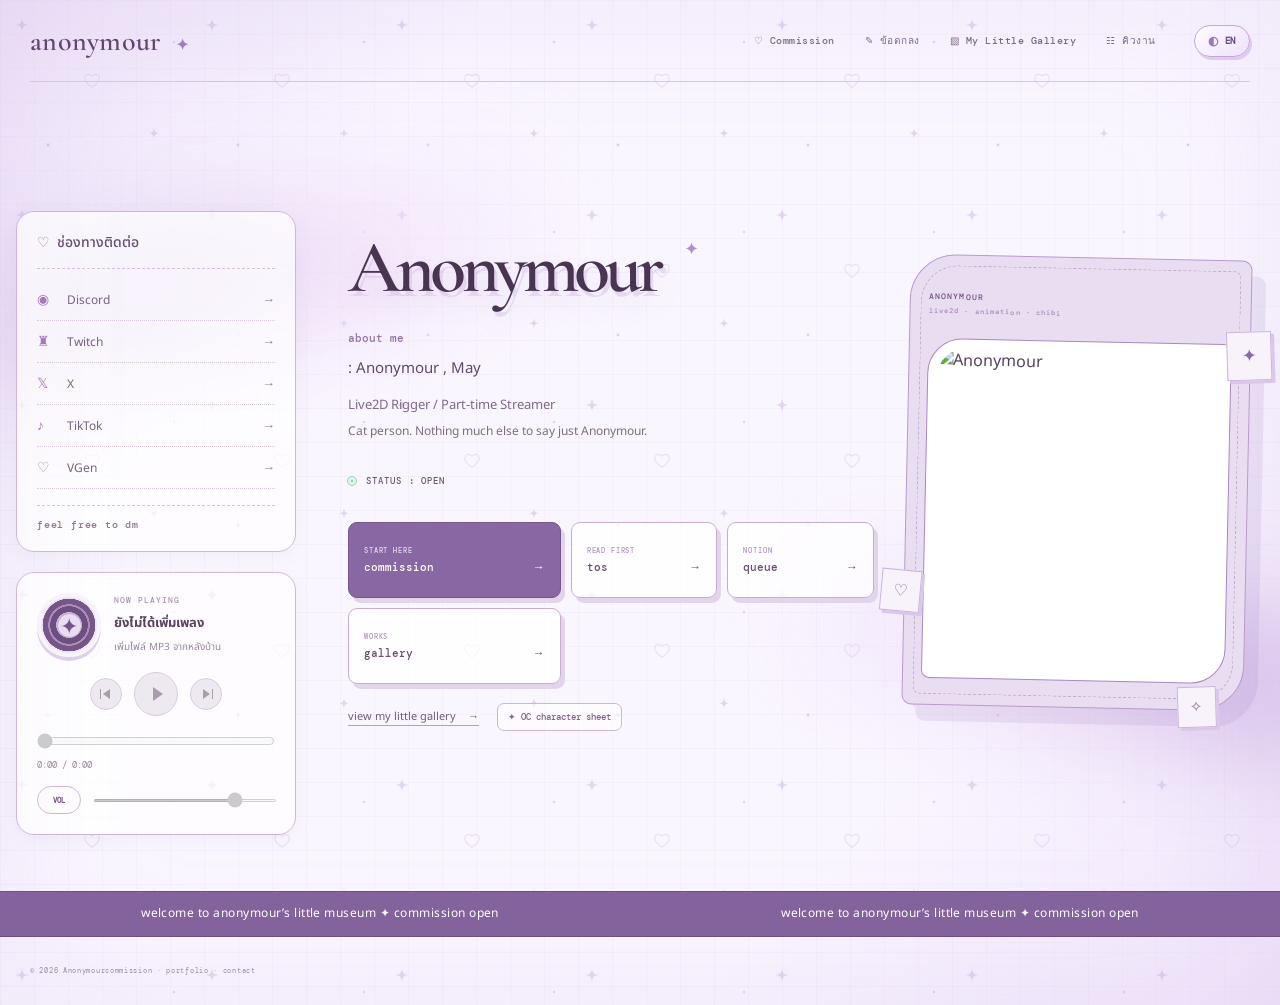
==== commit 5509a631: "Correct record player and addon collapse" ====
--- a/index.html
+++ b/index.html
@@ -9,9 +9,9 @@
     <link rel="preconnect" href="https://fonts.googleapis.com" />
     <link rel="preconnect" href="https://fonts.gstatic.com" crossorigin />
     <link href="https://fonts.googleapis.com/css2?family=Cormorant+Garamond:wght@500;600&family=Noto+Sans+Thai:wght@300;400;500;600&display=swap" rel="stylesheet" />
-    <link rel="stylesheet" href="./styles.css?v=20261011a" />
+    <link rel="stylesheet" href="./styles.css?v=20261011b" />
     <script src="./firebase-config.js?v=20261010i"></script>
-    <script type="module" src="./app.js?v=20261011a"></script>
+    <script type="module" src="./app.js?v=20261011b"></script>
   </head>
   <body class="home-page airy-home">
     <div class="sparkle-layer" aria-hidden="true"></div>
--- a/styles.css
+++ b/styles.css
@@ -1015,11 +1015,10 @@
 .airy-with-sidebar .custom-player { grid-template-areas: 'cover info' 'controls controls' 'track track' 'volume volume'; grid-template-columns: 64px minmax(0, 1fr); grid-template-rows: auto auto auto auto; column-gap: 13px; row-gap: 15px; }
 .player-cover,
 .home-connect-row .player-cover,
-.airy-with-sidebar .player-cover { position: relative; width: 64px; height: 64px; color: #7e5c97; background: radial-gradient(circle at 35% 30%, #fff 0 12%, #eee3f7 13% 48%, #d6c0e7 49% 67%, #f8f3fb 68%); border: 1px solid #c5a9d9; box-shadow: 4px 5px 0 #e1d2ec; font-size: 24px; }
+.airy-with-sidebar .player-cover { position: relative; width: 64px; height: 64px; color: #76538c; background: radial-gradient(circle, #eadcf1 0 20%, #8f6ba0 21% 28%, #d0b5dc 29% 32%, #6d4f7f 33% 47%, #ad8cbb 48% 52%, #765688 53% 66%, #eee4f3 67% 100%); border: 4px solid #f8f2fb; box-shadow: 0 4px 0 #dfd0e9; font: 22px Georgia, serif; }
 .player-cover:before,
-.player-cover:after { content: ''; position: absolute; width: 7px; height: 7px; background: #fff; border: 1px solid #b590cc; transform: rotate(45deg); }
-.player-cover:before { right: -4px; top: 5px; }
-.player-cover:after { left: -3px; bottom: 9px; }
+.player-cover:after { display: none; }
+.player-cover span { position: relative; z-index: 1; width: 25px; height: 25px; display: grid; place-items: center; color: #76538c; background: #eadcf1; border: 1px solid #c2a4d2; border-radius: 50%; }
 .player-controls { gap: 12px; }
 .player-toggle,
 .player-skip { position: relative; color: #80618d; background: #f3eafa; border-color: #d1bbe0; }
@@ -1055,3 +1054,27 @@
   .airy-text-link .text-arrow,
   .contact-list .text-arrow { font-family: Arial, sans-serif; font-size: 14px; }
 }
+
+.window-collapse-toggle { width: 26px; height: 26px; justify-self: end; display: grid; place-items: center; color: #76588a; background: #f7f0fd; border: 1px solid #c9addf; border-radius: 50%; cursor: pointer; font: 500 13px var(--mono); }
+.window-collapse-toggle:hover { color: #fff; background: #9270c1; }
+.addons-collapse-body { display: grid; grid-template-rows: 1fr; transition: grid-template-rows .32s ease, opacity .24s ease; }
+.addons-collapse-body > .addons-inner { min-height: 0; overflow: hidden; }
+.addons-card.is-collapsed .addons-collapse-body { grid-template-rows: 0fr; opacity: 0; }
+.addon-table-head,
+.addon-table-row { display: grid; grid-template-columns: minmax(150px, 1.15fr) minmax(110px, .65fr) minmax(135px, .75fr); align-items: stretch; }
+.addon-table-row { color: #6b5875; background: #fff; border-bottom: 1px solid #dfd0e9; }
+.addon-table-row:last-child { border-bottom: 0; }
+.addon-table-row > span,
+.addon-table-row > em,
+.addon-table-row > b { min-height: 47px; padding: 14px 15px; display: flex; align-items: center; border-right: 1px solid #dfd0e9; font-style: normal; }
+.addon-table-head span:last-child,
+.addon-table-row > b { border-right: 0; }
+.addon-table-row > em { color: #7e6790; font-size: 10px; }
+.addon-table-row > b { justify-content: flex-end; color: #9a61bb; font: 500 10px var(--mono); text-align: right; }
+@media (max-width: 720px) {
+  .addon-table-head,
+  .addon-table-row { grid-template-columns: minmax(105px, 1fr) minmax(80px, .7fr) minmax(95px, .8fr); }
+  .addon-table-row > span,
+  .addon-table-row > em,
+  .addon-table-row > b { padding-left: 9px; padding-right: 9px; font-size: 8px; }
+}
